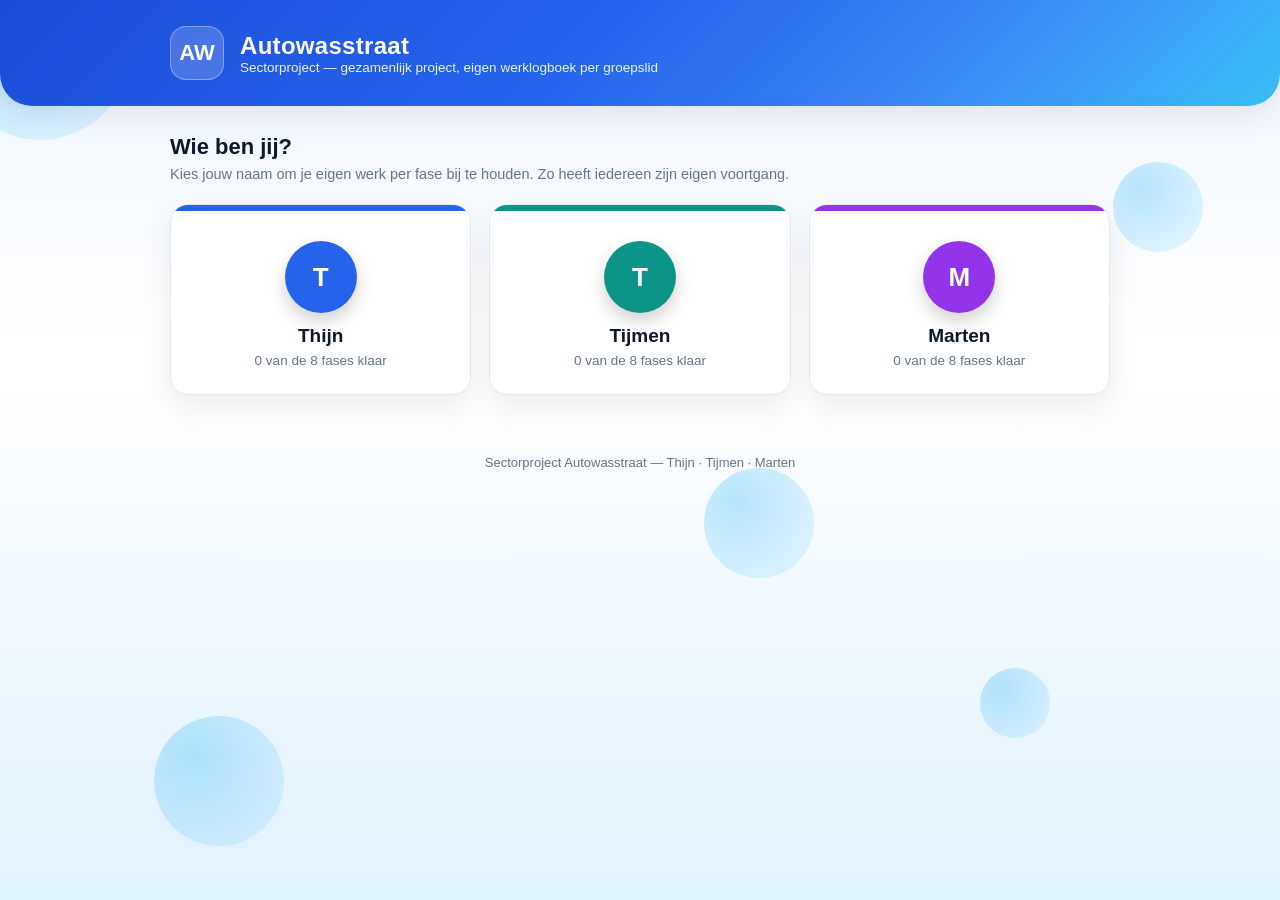
==== index.html @ ce393368 "website basis 1 gemaakt" ====
<!DOCTYPE html>
<html lang="nl">
<head>
<meta charset="UTF-8">
<meta name="viewport" content="width=device-width, initial-scale=1">
<meta name="theme-color" content="#1d4ed8">
<title>Autowasstraat — Sectorproject</title>
<style>
  :root{
    --ink:#0f172a;
    --muted:#64748b;
    --line:#e2e8f0;
    --blue:#2563eb;
    --blue-dark:#1e40af;
    --sky:#38bdf8;
    --card:#ffffff;
    --bg1:#eef6ff;
    --bg2:#e0f2fe;
    --shadow:0 10px 30px rgba(2,6,23,.08);
    --radius:18px;
  }
  *{box-sizing:border-box;margin:0;padding:0}
  html{scroll-behavior:smooth}
  body{
    font-family:-apple-system,BlinkMacSystemFont,"Segoe UI",Roboto,Helvetica,Arial,sans-serif;
    color:var(--ink);
    background:linear-gradient(180deg,var(--bg1) 0%,#fff 40%,var(--bg2) 100%);
    min-height:100vh;
  }
  .wrap{max-width:980px;margin:0 auto;padding:0 20px}
  [hidden]{display:none!important}

  /* ---------- bubbles achtergrond ---------- */
  .bubbles{position:fixed;inset:0;overflow:hidden;pointer-events:none;z-index:0}
  .bubble{position:absolute;border-radius:50%;background:radial-gradient(circle at 30% 30%,rgba(56,189,248,.35),rgba(56,189,248,.08));animation:float 14s ease-in-out infinite}
  .b1{width:180px;height:180px;top:-40px;left:-50px}
  .b2{width:90px;height:90px;top:18%;right:6%;animation-delay:-4s}
  .b3{width:130px;height:130px;bottom:6%;left:12%;animation-delay:-8s}
  .b4{width:70px;height:70px;bottom:18%;right:18%;animation-delay:-2s}
  .b5{width:110px;height:110px;top:52%;left:55%;animation-delay:-6s}
  @keyframes float{0%,100%{transform:translateY(0)}50%{transform:translateY(-26px)}}

  /* ---------- header ---------- */
  .app-header{position:relative;z-index:1;background:linear-gradient(135deg,#1d4ed8 0%,#2563eb 45%,#3b82f6 70%,#38bdf8 100%);color:#fff;border-radius:0 0 32px 32px;box-shadow:var(--shadow)}
  .header-in{display:flex;align-items:center;gap:16px;padding:26px 20px}
  .brand-logo{width:54px;height:54px;border-radius:16px;background:rgba(255,255,255,.18);border:1px solid rgba(255,255,255,.35);display:flex;align-items:center;justify-content:center;font-weight:800;font-size:22px}
  .brand h1{font-size:24px;letter-spacing:.3px}
  .brand p{font-size:13.5px;opacity:.92}

  /* ---------- knoppen ---------- */
  .btn{
    display:inline-flex;align-items:center;gap:8px;justify-content:center;cursor:pointer;border:none;
    font:inherit;font-weight:600;border-radius:12px;padding:11px 18px;transition:transform .12s ease,box-shadow .12s ease,background .12s ease;text-decoration:none;
  }
  .btn:active{transform:translateY(1px)}
  .btn-primary{background:linear-gradient(135deg,var(--blue),var(--sky));color:#fff;box-shadow:0 8px 20px rgba(37,99,235,.35)}
  .btn-primary:hover{box-shadow:0 10px 24px rgba(37,99,235,.45)}
  .btn-soft{background:#eff6ff;color:var(--blue-dark)}
  .btn-soft:hover{background:#dbeafe}
  .btn-ghost{background:transparent;color:var(--muted);border:1px solid var(--line)}
  .btn-ghost:hover{background:#f8fafc}
  .btn-danger{background:#fee2e2;color:#b91c1c}
  .btn-danger:hover{background:#fecaca}
  .btn-sm{padding:7px 12px;font-size:13px;border-radius:10px}
  .btn-lg{padding:13px 24px;font-size:15px}

  /* ---------- secties / kaarten ---------- */
  main{position:relative;z-index:1;padding:28px 0 60px}
  .card{background:var(--card);border:1px solid var(--line);border-radius:var(--radius);box-shadow:var(--shadow);padding:22px}

  .section-title{font-size:22px;margin-bottom:6px}
  .section-sub{color:var(--muted);font-size:14.5px;margin-bottom:22px}

  /* persoonskeuze */
  .person-grid{display:grid;grid-template-columns:repeat(auto-fit,minmax(230px,1fr));gap:18px;margin-top:6px}
  .person-card{background:var(--card);border:1px solid var(--line);border-radius:var(--radius);box-shadow:var(--shadow);padding:26px 22px;cursor:pointer;text-align:center;transition:transform .15s ease,box-shadow .15s ease;position:relative;overflow:hidden}
  .person-card:hover{transform:translateY(-4px);box-shadow:0 18px 40px rgba(2,6,23,.14)}
  .person-card::before{content:"";position:absolute;inset:0 0 auto 0;height:6px;background:var(--c,#2563eb)}
  .avatar{width:72px;height:72px;border-radius:50%;display:flex;align-items:center;justify-content:center;color:#fff;font-size:26px;font-weight:800;margin:10px auto 12px;background:var(--c,#2563eb);box-shadow:0 8px 18px rgba(2,6,23,.18)}
  .avatar-lg{width:58px;height:58px;font-size:21px;background:var(--c,#2563eb)}
  .person-card h3{font-size:19px}
  .person-card .p-hint{color:var(--muted);font-size:13.5px;margin-top:6px}

  /* dashboard */
  .dash-head{display:flex;align-items:center;gap:16px;flex-wrap:wrap;margin-bottom:8px}
  .dash-head h2{font-size:24px}
  .dash-head .chip{margin-top:4px}
  .meta-row{color:var(--muted);font-size:14.5px;margin-bottom:18px}
  .actions-row{display:flex;flex-wrap:wrap;gap:10px;margin-bottom:22px}
  .progress-block{background:#fff;border:1px solid var(--line);border-radius:var(--radius);box-shadow:var(--shadow);padding:18px 22px;margin-bottom:22px}
  .progress-top{display:flex;justify-content:space-between;align-items:baseline;flex-wrap:wrap;gap:6px;margin-bottom:10px}
  .progress-top strong{font-size:16px}
  .progress-top span{color:var(--muted);font-size:14px}
  .bar{height:14px;background:#e2e8f0;border-radius:99px;overflow:hidden}
  .bar .fill{height:100%;border-radius:99px;background:linear-gradient(90deg,var(--blue),var(--sky));transition:width .5s ease}
  .group-card{background:#fff;border:1px solid var(--line);border-radius:var(--radius);box-shadow:var(--shadow);padding:20px 22px;margin-bottom:22px}
  .group-card h4{font-size:15px;margin-bottom:14px;color:var(--ink)}
  .grow{display:flex;align-items:center;gap:12px;margin-bottom:12px}
  .grow:last-child{margin-bottom:0}
  .grow .avatar{width:38px;height:38px;font-size:15px;margin:0}
  .grow .g-name{width:82px;font-weight:700;font-size:14px}
  .grow .bar{flex:1}
  .grow .g-pct{width:44px;text-align:right;font-size:13px;color:var(--muted);font-variant-numeric:tabular-nums}

  /* fase kaarten */
  .phase-grid{display:grid;grid-template-columns:repeat(auto-fill,minmax(280px,1fr));gap:18px}
  .phase-card{background:var(--card);border:1px solid var(--line);border-radius:var(--radius);box-shadow:var(--shadow);padding:20px;display:flex;flex-direction:column;gap:10px;position:relative;overflow:hidden}
  .phase-card::before{content:"";position:absolute;inset:0 auto 0 0;width:6px;background:var(--c,#94a3b8)}
  .phase-top{display:flex;align-items:center;justify-content:space-between;gap:8px}
  .phase-num{width:34px;height:34px;border-radius:10px;background:#f1f5f9;color:var(--blue-dark);display:flex;align-items:center;justify-content:center;font-weight:800;font-size:15px}
  .phase-card h3{font-size:17px;line-height:1.25}
  .phase-card p{color:var(--muted);font-size:13.5px;line-height:1.5}
  .phase-stats{color:var(--muted);font-size:13px}
  .phase-thumbs{display:flex;gap:6px;flex-wrap:wrap}
  .phase-thumbs img{width:52px;height:52px;object-fit:cover;border-radius:10px;border:1px solid var(--line)}
  .phase-card .btn{margin-top:auto}

  /* chips / badges */
  .chip{display:inline-flex;align-items:center;gap:6px;font-size:12.5px;font-weight:700;padding:5px 11px;border-radius:99px}
  .chip::before{content:"";width:7px;height:7px;border-radius:50%;background:currentColor}
  .c-gray{background:#f1f5f9;color:#64748b}
  .c-amber{background:#fef3c7;color:#92400e}
  .c-green{background:#d1fae5;color:#065f46}
  .c-blue{background:#dbeafe;color:#1e40af}
  .c-ok{background:#d1fae5;color:#065f46}
  .c-warn{background:#fef9c3;color:#854d0e}

  /* fase detail */
  .back-link{background:none;border:none;color:var(--blue-dark);font:inherit;font-weight:600;cursor:pointer;padding:4px 0;margin-bottom:14px;display:inline-flex;align-items:center;gap:6px}
  .back-link:hover{text-decoration:underline}
  .phase-head{display:flex;align-items:center;gap:16px;flex-wrap:wrap;margin-bottom:6px}
  .phase-head .phase-num{width:46px;height:46px;font-size:20px;border-radius:14px}
  .phase-head h2{font-size:23px}
  .phase-desc{color:var(--muted);font-size:14.5px;margin-bottom:14px}
  .status-tabs{display:inline-flex;background:#e2e8f0;border-radius:12px;padding:4px;gap:4px;margin-bottom:20px}
  .status-tabs button{border:none;background:transparent;font:inherit;font-weight:600;font-size:13.5px;padding:8px 15px;border-radius:9px;color:var(--muted);cursor:pointer;transition:background .12s ease,color .12s ease}
  .status-tabs button.on{background:#fff;color:var(--ink);box-shadow:0 2px 6px rgba(2,6,23,.12)}

  .entries{display:flex;flex-direction:column;gap:16px;margin-bottom:22px}
  .entry{background:#fff;border:1px solid var(--line);border-radius:16px;box-shadow:var(--shadow);padding:18px 20px}
  .entry-meta{display:flex;justify-content:space-between;align-items:center;gap:10px;flex-wrap:wrap;margin-bottom:10px}
  .entry-date{font-size:13px;font-weight:700;color:var(--blue-dark);background:#eff6ff;padding:5px 10px;border-radius:8px}
  .entry-actions{display:flex;gap:8px}
  .entry-text{white-space:pre-wrap;font-size:14.5px;line-height:1.6;margin-bottom:12px}
  .photo-grid{display:grid;grid-template-columns:repeat(auto-fill,minmax(140px,1fr));gap:10px}
  .photo{position:relative;border-radius:12px;overflow:hidden;border:1px solid var(--line);background:#f1f5f9}
  .photo img{width:100%;height:130px;object-fit:cover;display:block;cursor:pointer}
  .photo figcaption{font-size:11.5px;color:var(--muted);padding:4px 8px;text-align:center}
  .empty-note{background:#f8fafc;border:1px dashed #cbd5e1;border-radius:16px;padding:26px;text-align:center;color:var(--muted);font-size:14px}

  .add-card{background:#fff;border:1px solid var(--line);border-radius:16px;box-shadow:var(--shadow);padding:20px 22px}
  .add-card h4{font-size:16px;margin-bottom:14px}
  .field{margin-bottom:14px}
  .field label{display:block;font-size:13px;font-weight:700;margin-bottom:6px;color:#334155}
  .field input[type=text],.field input[type=date],.field textarea{
    width:100%;padding:11px 13px;border:1px solid #cbd5e1;border-radius:11px;font:inherit;font-size:14px;background:#f8fafc;transition:border-color .12s ease,background .12s ease;
  }
  .field input:focus,.field textarea:focus{outline:none;border-color:var(--blue);background:#fff}
  .field textarea{resize:vertical;min-height:90px}
  .file-btn{display:inline-flex;align-items:center;gap:8px;cursor:pointer;font-size:13.5px;font-weight:600;color:var(--blue-dark);background:#eff6ff;border:1px solid #bfdbfe;border-radius:10px;padding:9px 14px}
  .file-btn:hover{background:#dbeafe}
  .pending-thumbs{display:flex;gap:10px;flex-wrap:wrap;margin-top:12px}
  .pending{position:relative;width:86px;height:86px;border-radius:12px;overflow:hidden;border:1px solid var(--line)}
  .pending img{width:100%;height:100%;object-fit:cover}
  .pending button{position:absolute;top:4px;right:4px;width:22px;height:22px;border:none;border-radius:50%;background:rgba(15,23,42,.7);color:#fff;font-size:12px;cursor:pointer;display:flex;align-items:center;justify-content:center}
  .pending button:hover{background:#b91c1c}
  .form-actions{display:flex;gap:10px;align-items:center;margin-top:16px}
  .form-hint{font-size:12.5px;color:var(--muted);margin-top:10px}

  /* footer */
  footer{position:relative;z-index:1;color:var(--muted);font-size:13px;text-align:center;padding:0 20px 36px}

  /* modal */
  .overlay{position:fixed;inset:0;background:rgba(2,6,23,.55);z-index:50;display:flex;align-items:center;justify-content:center;padding:20px}
  .modal{background:#fff;border-radius:20px;max-width:600px;width:100%;max-height:86vh;overflow:auto;box-shadow:0 30px 80px rgba(2,6,23,.35);padding:26px}
  .modal h3{font-size:19px;margin-bottom:14px}
  .modal ol{margin:8px 0 14px 20px;display:flex;flex-direction:column;gap:10px;color:#1f2937;font-size:14.5px;line-height:1.55}
  .modal .hint{background:#eff6ff;border-left:4px solid var(--blue);border-radius:10px;padding:12px 14px;font-size:13.5px;color:#334155;margin-bottom:14px}
  .modal-actions{display:flex;justify-content:flex-end}
  .lightbox{position:fixed;inset:0;background:rgba(2,6,23,.85);z-index:60;display:flex;align-items:center;justify-content:center;padding:20px;cursor:zoom-out}
  .lightbox img{max-width:100%;max-height:88vh;border-radius:12px;box-shadow:0 20px 60px rgba(0,0,0,.5)}

  @media (max-width:560px){
    .brand h1{font-size:20px}
    .wrap{padding:0 14px}
    .person-grid{grid-template-columns:1fr}
    .phase-grid{grid-template-columns:1fr}
    .grow .g-name{width:64px}
  }
</style>
</head>
<body>

<div class="bubbles" aria-hidden="true">
  <div class="bubble b1"></div><div class="bubble b2"></div><div class="bubble b3"></div><div class="bubble b4"></div><div class="bubble b5"></div>
</div>

<header class="app-header">
  <div class="header-in wrap">
    <div class="brand-logo">AW</div>
    <div class="brand">
      <h1>Autowasstraat</h1>
      <p>Sectorproject — gezamenlijk project, eigen werklogboek per groepslid</p>
    </div>
  </div>
</header>

<main>
  <!-- 1. persoonskeuze -->
  <section id="selView" class="wrap">
    <h2 class="section-title">Wie ben jij?</h2>
    <p class="section-sub">Kies jouw naam om je eigen werk per fase bij te houden. Zo heeft iedereen zijn eigen voortgang.</p>
    <div class="person-grid" id="selGrid"></div>
  </section>

  <!-- 2. dashboard -->
  <section id="dashView" class="wrap" hidden>
    <button class="back-link" data-action="switch">&#8592; Wissel van persoon</button>
    <div class="dash-head">
      <div class="avatar avatar-lg" id="dashAvatar"></div>
      <div>
        <h2 id="dashNaam"></h2>
        <span class="chip c-ok" id="dashChip" hidden>Gepubliceerd</span>
      </div>
    </div>
    <p class="meta-row" id="dashMeta"></p>

    <div class="actions-row">
      <button class="btn btn-primary" data-action="publish">Publiceren</button>
      <button class="btn btn-soft" data-action="import">Importeer bestand</button>
      <button class="btn btn-ghost" data-action="reset-local">Verwijder lokale wijzigingen</button>
      <button class="btn btn-ghost" data-action="help">Hoe werkt dit?</button>
    </div>

    <div class="progress-block">
      <div class="progress-top">
        <strong id="progLabel"></strong>
        <span id="progPct"></span>
      </div>
      <div class="bar"><div class="fill" id="progFill"></div></div>
    </div>

    <div class="group-card">
      <h4>Voortgang van de groep</h4>
      <div id="groupRows"></div>
    </div>

    <h2 class="section-title">De 8 fases</h2>
    <p class="section-sub">Open een fase en zet daarin wat je hebt gedaan, met foto('s).</p>
    <div class="phase-grid" id="phaseGrid"></div>
  </section>

  <!-- 3. fase detail -->
  <section id="phaseView" class="wrap" hidden>
    <button class="back-link" data-action="back-dash">&#8592; Terug naar overzicht</button>
    <div class="phase-head">
      <span class="phase-num" id="pvNum"></span>
      <h2 id="pvNaam"></h2>
    </div>
    <p class="phase-desc" id="pvDesc"></p>
    <div class="status-tabs" id="statusTabs"></div>
    <div class="entries" id="entriesBox"></div>
    <form class="add-card" id="entryForm">
      <h4 id="formTitle">Nieuwe inzending</h4>
      <div class="field">
        <label for="inpDatum">Datum</label>
        <input type="date" id="inpDatum">
      </div>
      <div class="field">
        <label for="inpTekst">Wat heb je gedaan?</label>
        <textarea id="inpTekst" rows="3" placeholder="Beschrijf hier jouw werk binnen deze fase..." required></textarea>
      </div>
      <div class="field">
        <label class="file-btn">Foto('s) toevoegen (optioneel)
          <input type="file" id="inpFoto" accept="image/*" multiple hidden>
        </label>
        <div class="pending-thumbs" id="pendingBox"></div>
      </div>
      <div class="form-actions">
        <button type="submit" class="btn btn-primary btn-lg" id="formSubmit">Inzending opslaan</button>
        <button type="button" class="btn btn-ghost" data-action="cancel-edit" hidden id="btnCancelEdit">Annuleren</button>
      </div>
      <p class="form-hint" id="savingHint"></p>
    </form>
  </section>
</main>

<footer>Sectorproject Autowasstraat — Thijn · Tijmen · Marten</footer>

<!-- help modal -->
<div class="overlay" id="helpModal" hidden>
  <div class="modal">
    <h3>Hoe werkt deze site?</h3>
    <div class="hint">
      De site is gehost op GitHub Pages. Alles wat je invult, sla je op als een
      <strong>JSON-bestand per persoon</strong> in de repo. Zo ziet iedereen elkaars voortgang.
    </div>
    <ol>
      <li><strong>Kies je naam</strong> en open een fase.</li>
      <li><strong>Schrijf wat je hebt gedaan</strong> en voeg eventueel foto's toe. Kan een andere laptop zijn: je werk wordt hier automatisch lokaal bewaard.</li>
      <li>Klaar? Klik <strong>"Publiceren"</strong>. Er wordt een bestand gedownload, bijvoorbeeld <code>thijn.json</code>.</li>
      <li>Ga naar de GitHub-repo en vervang daarmee <code>data/thijn.json</code> (of tijmen/marten).</li>
      <li>Iedereen die de site opent, ziet nu jouw gepubliceerde voortgang.</li>
    </ol>
    <div class="hint">
      Ben je op een andere computer? Klik <strong>"Importeer bestand"</strong> en kies jouw
      gecommitte JSON om verder te werken.
    </div>
    <div class="modal-actions">
      <button class="btn btn-primary" data-action="close-help">Begrepen</button>
    </div>
  </div>
</div>

<!-- lightbox -->
<div class="lightbox" id="lightbox" hidden>
  <img id="lightboxImg" alt="Foto vergroot">
</div>

<input type="file" id="importFile" accept=".json,application/json" hidden>

<script>
(function () {
  'use strict';

  var PERSONEN = [
    { naam: 'Thijn', kleur: '#2563eb' },
    { naam: 'Tijmen', kleur: '#0d9488' },
    { naam: 'Marten', kleur: '#9333ea' }
  ];

  var FASE_META = [
    { id: 1, naam: 'Oriëntatie &amp; Onderzoek', beschr: 'Onderzoek naar autowasstraten, eisen en verwachtingen. Wat moet het worden en voor wie?' },
    { id: 2, naam: 'Plan van Aanpak', beschr: 'Het projectplan: doel, aanpak, planning, taken en rollen van het groepje.' },
    { id: 3, naam: 'Ontwerp', beschr: 'Schetsen en tekeningen: hoe komt de autowasstraat eruit te zien?' },
    { id: 4, naam: 'Prototype', beschr: 'Een eerste werkend prototype of model van de autowasstraat.' },
    { id: 5, naam: 'Realisatie &amp; Bouw', beschr: 'Daadwerkelijk bouwen: materialen, techniek en samenstellen.' },
    { id: 6, naam: 'Testen &amp; Verbeteren', beschr: 'Testen van het prototype en verbeterpunten verwerken.' },
    { id: 7, naam: 'Presentatie', beschr: 'Het project presenteren aan klasgenoten en begeleiders.' },
    { id: 8, naam: 'Evaluatie &amp; Oplevering', beschr: 'Evaluatie van het proces en het eindresultaat. Wat ging goed en wat kan beter?' }
  ];

  var STATUS_LABEL = { 'niet-begonnen': 'Niet begonnen', bezig: 'Bezig', klaar: 'Klaar' };
  var STATUS_COLOR = { 'niet-begonnen': '#94a3b8', bezig: '#f59e0b', klaar: '#10b981' };
  var CHIP_CLASS = { 'niet-begonnen': 'c-gray', bezig: 'c-amber', klaar: 'c-green' };
  var LS_KEY = 'autowasstraat_local_v1';

  /* ---------- helpers ---------- */
  function esc(s) {
    return String(s == null ? '' : s).replace(/[&<>"']/g, function (c) {
      return { '&': '&amp;', '<': '&lt;', '>': '&gt;', '"': '&quot;', "'": '&#39;' }[c];
    });
  }
  function kleurVoor(naam) {
    for (var i = 0; i < PERSONEN.length; i++) if (PERSONEN[i].naam === naam) return PERSONEN[i].kleur;
    return '#2563eb';
  }
  function filenaam(naam) { return naam.toLowerCase(); }
  function todayStr() {
    var d = new Date();
    var mm = String(d.getMonth() + 1).padStart(2, '0');
    var dd = String(d.getDate()).padStart(2, '0');
    return d.getFullYear() + '-' + mm + '-' + dd;
  }
  function fmtD(s) {
    if (!s) return 'Geen datum';
    var parts = String(s).split('-');
    if (parts.length === 3) return parts[2] + '-' + parts[1] + '-' + parts[0];
    return s;
  }
  function countText(n) { return n === 1 ? '1 inzending' : n + ' inzendingen'; }
  function countFoto(n) { return n === 1 ? '1 foto' : n + " foto's"; }

  function emptyPersoon(naam) {
    return {
      naam: naam,
      kleur: kleurVoor(naam),
      fases: FASE_META.map(function (f) {
        return { id: f.id, naam: f.naam.replace(/&amp;/g, '&'), status: 'niet-begonnen', entries: [] };
      })
    };
  }

  function normalize(j) {
    var map = {};
    (j.fases || []).forEach(function (f) { map[f.id] = f; });
    return {
      naam: j.naam,
      kleur: j.kleur || kleurVoor(j.naam),
      fases: FASE_META.map(function (f) {
        var e = map[f.id] || {};
        var status = ['niet-begonnen', 'bezig', 'klaar'].indexOf(e.status) !== -1 ? e.status : 'niet-begonnen';
        var entries = Array.isArray(e.entries) ? e.entries.map(function (en) {
          return {
            datum: en.datum || '',
            tekst: en.tekst || '',
            fotos: Array.isArray(en.fotos) ? en.fotos.filter(function (x) { return typeof x === 'string'; }) : []
          };
        }) : [];
        return { id: f.id, naam: f.naam.replace(/&amp;/g, '&'), status: status, entries: entries };
      })
    };
  }

  /* ---------- state ---------- */
  var repoData = {};
  var localData = {};
  var currentNaam = null;
  var phaseId = null;

  var formDatum = todayStr();
  var formTekst = '';
  var pendingPhotos = [];
  var editingIdx = null;

  function persoonVoor(naam) {
    if (localData[naam]) return localData[naam];
    return repoData[naam] || emptyPersoon(naam);
  }
  function hasLocal(naam) { return !!localData[naam]; }

  function loadLocal() {
    try {
      var raw = localStorage.getItem(LS_KEY);
      localData = raw ? JSON.parse(raw) : {};
    } catch (e) { localData = {}; }
  }
  function saveLocal() {
    try {
      localStorage.setItem(LS_KEY, JSON.stringify(localData));
    } catch (e) {
      alert('Opslaan in deze browser lukt niet (de opslag zit waarschijnlijk vol). Verwijder een paar foto\'s en probeer opnieuw.');
    }
  }
  function persist() {
    localData[currentNaam] = clonePersoon(persoonVoor(currentNaam));
    saveLocal();
  }
  function clonePersoon(p) {
    return JSON.parse(JSON.stringify(p));
  }

  function faseVan(p, id) {
    for (var i = 0; i < p.fases.length; i++) if (p.fases[i].id === id) return p.fases[i];
    return null;
  }
  function countKlaar(p) {
    var n = 0;
    p.fases.forEach(function (f) { if (f.status === 'klaar') n++; });
    return n;
  }

  /* ---------- laden ---------- */
  function loadAll() {
    PERSONEN.forEach(function (p) { repoData[p.naam] = emptyPersoon(p.naam); });
    return Promise.all(PERSONEN.map(function (p) {
      return fetch('data/' + filenaam(p.naam) + '.json', { cache: 'no-store' })
        .then(function (r) { if (!r.ok) throw new Error('niet gevonden'); return r.json(); })
        .then(function (j) { repoData[p.naam] = normalize(j); })
        .catch(function () { /* gebruik de lege startdata */ });
    }));
  }

  /* ---------- render ---------- */
  function showView(id) {
    document.getElementById('selView').hidden = id !== 'sel';
    document.getElementById('dashView').hidden = id !== 'dash';
    document.getElementById('phaseView').hidden = id !== 'phase';
  }

  function initials(naam) { return naam.charAt(0).toUpperCase(); }

  function renderSelect() {
    phaseId = null;
    currentNaam = null;
    showView('sel');
    document.getElementById('selGrid').innerHTML = PERSONEN.map(function (p) {
      var data = persoonVoor(p.naam);
      var klaar = countKlaar(data);
      return '<div class="person-card" data-action="sel-person" data-naam="' + esc(p.naam) +
        '" style="--c:' + esc(p.kleur) + '">' +
        '<div class="avatar" style="background:' + esc(p.kleur) + '">' + initials(p.naam) + '</div>' +
        '<h3>' + esc(p.naam) + '</h3>' +
        '<p class="p-hint">' + klaar + ' van de 8 fases klaar</p>' +
        '</div>';
    }).join('');
  }

  function renderDashboard() {
    showView('dash');
    var p = persoonVoor(currentNaam);
    phaseId = null;

    document.getElementById('dashAvatar').style.background = p.kleur;
    document.getElementById('dashAvatar').textContent = initials(p.naam);
    document.getElementById('dashNaam').textContent = p.naam;

    var chip = document.getElementById('dashChip');
    if (hasLocal(currentNaam)) {
      chip.className = 'chip c-warn';
      chip.textContent = 'Lokaal bewerkt — nog publiceren';
      chip.hidden = false;
    } else {
      chip.className = 'chip c-ok';
      chip.textContent = 'Gepubliceerd';
      chip.hidden = typeof repoData[currentNaam] === 'undefined';
    }

    var nEntries = 0, nFoto = 0;
    p.fases.forEach(function (f) { nEntries += f.entries.length; f.entries.forEach(function (e) { nFoto += e.fotos.length; }); });
    document.getElementById('dashMeta').innerHTML = 'Je hebt <strong>' + nEntries + '</strong> ' +
      (nEntries === 1 ? 'inzending' : 'inzendingen') + ' met in totaal <strong>' + nFoto + '</strong> ' +
      (nFoto === 1 ? 'foto' : 'foto\'s') + ' geplaatst.';

    var klaar = countKlaar(p);
    var pct = Math.round((klaar / 8) * 100);
    document.getElementById('progLabel').textContent = 'Jouw voortgang';
    document.getElementById('progPct').textContent = klaar + ' / 8 fases klaar (' + pct + '%)';
    document.getElementById('progFill').style.width = pct + '%';

    document.getElementById('groupRows').innerHTML = PERSONEN.map(function (pp) {
      var d = persoonVoor(pp.naam);
      var k = countKlaar(d);
      var pc = Math.round((k / 8) * 100);
      return '<div class="grow">' +
        '<div class="avatar" style="background:' + esc(pp.kleur) + '">' + initials(pp.naam) + '</div>' +
        '<span class="g-name">' + esc(pp.naam) + '</span>' +
        '<div class="bar"><div class="fill" style="width:' + pc + '%;background:linear-gradient(90deg,' + esc(pp.kleur) + ',' + esc(pp.kleur) + 'cc)"></div></div>' +
        '<span class="g-pct">' + k + '/8</span>' +
        '</div>';
    }).join('');

    document.getElementById('phaseGrid').innerHTML = p.fases.map(function (f) {
      var nE = f.entries.length;
      var nF = 0;
      f.entries.forEach(function (e) { nF += e.fotos.length; });
      var thumbs = [];
      for (var i = 0; i < f.entries.length && thumbs.length < 3; i++) {
        f.entries[i].fotos.forEach(function (src) {
          if (thumbs.length < 3) thumbs.push(src);
        });
      }
      return '<div class="phase-card" style="--c:' + esc(STATUS_COLOR[f.status]) + '">' +
        '<div class="phase-top">' +
        '<span class="phase-num">' + f.id + '</span>' +
        '<span class="chip ' + CHIP_CLASS[f.status] + '">' + esc(STATUS_LABEL[f.status]) + '</span>' +
        '</div>' +
        '<h3>' + esc(f.naam) + '</h3>' +
        '<p>' + esc(beschrVan(f.id)) + '</p>' +
        '<span class="phase-stats">' + countText(nE) + ' &middot; ' + countFoto(nF) + '</span>' +
        (thumbs.length ? '<div class="phase-thumbs">' + thumbs.map(function (s) {
          return '<img src="' + s + '" alt="Foto bij ' + esc(f.naam) + '">';
        }).join('') + '</div>' : '') +
        '<button class="btn btn-soft" data-action="open-phase" data-id="' + f.id + '">Bekijk &amp; vullen</button>' +
        '</div>';
    }).join('');
  }

  function beschrVan(id) {
    for (var i = 0; i < FASE_META.length; i++) if (FASE_META[i].id === id) return FASE_META[i].beschr;
    return '';
  }

  function renderPhase() {
    showView('phase');
    var p = persoonVoor(currentNaam);
    var f = faseVan(p, phaseId);

    document.getElementById('pvNum').textContent = f.id;
    document.getElementById('pvNaam').textContent = f.naam;
    document.getElementById('pvDesc').textContent = beschrVan(f.id);

    document.getElementById('statusTabs').innerHTML = ['niet-begonnen', 'bezig', 'klaar'].map(function (s) {
      return '<button data-action="status" data-val="' + s + '" class="' + (f.status === s ? 'on' : '') + '">' +
        STATUS_LABEL[s] + '</button>';
    }).join('');

    var box = document.getElementById('entriesBox');
    if (!f.entries.length) {
      box.innerHTML = '<div class="empty-note">Nog geen werk geplaatst in deze fase. Voeg hieronder je eerste inzending toe.</div>';
    } else {
      box.innerHTML = f.entries.map(function (e, i) {
        var fotos = e.fotos.length ? '<div class="photo-grid">' + e.fotos.map(function (src) {
          return '<figure class="photo"><img src="' + src + '" alt="Foto bij inzending" data-action="show-photo" data-src="' + src + '"><figcaption>Foto</figcaption></figure>';
        }).join('') + '</div>' : '';
        return '<div class="entry">' +
          '<div class="entry-meta">' +
          '<span class="entry-date">' + esc(fmtD(e.datum)) + '</span>' +
          '<span class="entry-actions">' +
          '<button class="btn btn-ghost btn-sm" data-action="edit-entry" data-idx="' + i + '">Bewerken</button>' +
          '<button class="btn btn-danger btn-sm" data-action="del-entry" data-idx="' + i + '">Verwijderen</button>' +
          '</span></div>' +
          '<p class="entry-text">' + esc(e.tekst) + '</p>' +
          fotos +
          '</div>';
      }).join('');
    }

    var form = document.getElementById('entryForm');
    document.getElementById('formTitle').textContent = editingIdx === null ? 'Nieuwe inzending' : 'Inzending bewerken';
    document.getElementById('formSubmit').textContent = editingIdx === null ? 'Inzending opslaan' : 'Wijzigingen opslaan';
    document.getElementById('btnCancelEdit').hidden = editingIdx === null;
    document.getElementById('inpDatum').value = formDatum;
    document.getElementById('inpTekst').value = formTekst;
    renderPending();
  }

  function renderPending() {
    document.getElementById('pendingBox').innerHTML = pendingPhotos.map(function (src, i) {
      return '<div class="pending"><img src="' + src + '" alt="Voorbeeld foto"><button type="button" data-action="del-pending" data-idx="' + i + '" title="Verwijder foto">&times;</button></div>';
    }).join('');
  }

  /* ---------- foto's ---------- */
  function resizeImage(file) {
    return new Promise(function (resolve, reject) {
      var reader = new FileReader();
      reader.onload = function (e) {
        var img = new Image();
        img.onload = function () {
          var maxW = 900;
          var scale = Math.min(1, maxW / img.width);
          var canvas = document.createElement('canvas');
          canvas.width = Math.round(img.width * scale);
          canvas.height = Math.round(img.height * scale);
          var ctx = canvas.getContext('2d');
          ctx.drawImage(img, 0, 0, canvas.width, canvas.height);
          resolve(canvas.toDataURL('image/jpeg', 0.78));
        };
        img.onerror = reject;
        img.src = e.target.result;
      };
      reader.onerror = reject;
      reader.readAsDataURL(file);
    });
  }

  /* ---------- acties ---------- */
  function doAction(action, dataset) {
    if (action === 'sel-person') {
      currentNaam = dataset.naam;
      renderDashboard();
    } else if (action === 'switch') {
      renderSelect();
    } else if (action === 'open-phase') {
      phaseId = parseInt(dataset.id, 10);
      resetForm();
      renderPhase();
    } else if (action === 'back-dash') {
      renderDashboard();
    } else if (action === 'status') {
      var f = faseVan(persoonVoor(currentNaam), phaseId);
      f.status = dataset.val;
      persist();
      renderPhase();
    } else if (action === 'edit-entry') {
      var f2 = faseVan(persoonVoor(currentNaam), phaseId);
      var e = f2.entries[parseInt(dataset.idx, 10)];
      editingIdx = parseInt(dataset.idx, 10);
      formDatum = e.datum || todayStr();
      formTekst = e.tekst;
      pendingPhotos = e.fotos.slice();
      renderPhase();
      document.getElementById('entryForm').scrollIntoView({ behavior: 'smooth', block: 'center' });
    } else if (action === 'del-entry') {
      var f3 = faseVan(persoonVoor(currentNaam), phaseId);
      if (confirm('Deze inzending verwijderen?')) {
        f3.entries.splice(parseInt(dataset.idx, 10), 1);
        persist();
        renderPhase();
      }
    } else if (action === 'del-pending') {
      pendingPhotos.splice(parseInt(dataset.idx, 10), 1);
      renderPending();
    } else if (action === 'publish') {
      var data = JSON.stringify(persoonVoor(currentNaam), null, 2);
      var blob = new Blob([data], { type: 'application/json' });
      var a = document.createElement('a');
      a.href = URL.createObjectURL(blob);
      a.download = filenaam(currentNaam) + '.json';
      document.body.appendChild(a);
      a.click();
      document.body.removeChild(a);
      URL.revokeObjectURL(a.href);
    } else if (action === 'import') {
      document.getElementById('importFile').click();
    } else if (action === 'reset-local') {
      if (confirm('Alle lokale wijzigingen van ' + currentNaam + ' verwijderen? Daarna wordt de gepubliceerde versie uit de repo geladen.')) {
        delete localData[currentNaam];
        saveLocal();
        renderDashboard();
      }
    } else if (action === 'cancel-edit') {
      resetForm();
      renderPhase();
    } else if (action === 'help') {
      document.getElementById('helpModal').hidden = false;
    } else if (action === 'close-help') {
      document.getElementById('helpModal').hidden = true;
    } else if (action === 'show-photo') {
      document.getElementById('lightboxImg').src = dataset.src;
      document.getElementById('lightbox').hidden = false;
    }
  }

  function resetForm() {
    editingIdx = null;
    formDatum = todayStr();
    formTekst = '';
    pendingPhotos = [];
  }

  function submitEntry(e) {
    e.preventDefault();
    var tekst = document.getElementById('inpTekst').value.trim();
    if (!tekst) { alert('Vul eerst in wat je hebt gedaan.'); return; }
    var p = persoonVoor(currentNaam);
    var f = faseVan(p, phaseId);
    var entry = { datum: formDatum, tekst: tekst, fotos: pendingPhotos.slice() };
    if (editingIdx !== null) {
      f.entries[editingIdx] = entry;
    } else {
      f.entries.unshift(entry);
    }
    persist();
    resetForm();
    renderPhase();
  }

  /* ---------- events ---------- */
  document.addEventListener('click', function (ev) {
    var t = ev.target.closest('[data-action]');
    if (!t) return;
    doAction(t.getAttribute('data-action'), t.dataset);
  });

  document.getElementById('entryForm').addEventListener('submit', submitEntry);

  document.getElementById('inpDatum').addEventListener('input', function () { formDatum = this.value; });
  document.getElementById('inpTekst').addEventListener('input', function () { formTekst = this.value; });

  document.getElementById('inpFoto').addEventListener('change', function () {
    var files = Array.prototype.slice.call(this.files);
    this.value = '';
    var hint = document.getElementById('savingHint');
    if (!files.length) return;
    hint.textContent = 'Foto\'s worden verkleind en klaargezet...';
    var proms = files.map(function (file) { return resizeImage(file).catch(function () { return null; }); });
    Promise.all(proms).then(function (results) {
      results.forEach(function (src) { if (src) pendingPhotos.push(src); });
      hint.textContent = '';
      renderPending();
    });
  });

  document.getElementById('importFile').addEventListener('change', function () {
    var file = this.files[0];
    this.value = '';
    if (!file) return;
    var reader = new FileReader();
    reader.onload = function (ev) {
      try {
        var j = JSON.parse(ev.target.result);
        var match = null;
        PERSONEN.forEach(function (p) { if (p.naam === (j.naam || '')) match = p.naam; });
        if (!match) { alert('Dit bestand hoort niet bij een geldige persoon (naam niet gevonden).'); return; }
        localData[match] = normalize(j);
        saveLocal();
        currentNaam = match;
        resetForm();
        renderDashboard();
        alert('Werk van ' + match + ' geïmporteerd en lokaal opgeslagen. Vergeet niet te publiceren zodra je klaar bent.');
      } catch (err) {
        alert('Kan dit bestand niet lezen. Is het wel een geldig JSON-bestand van deze site?');
      }
    };
    reader.readAsText(file);
  });

  document.getElementById('lightbox').addEventListener('click', function () {
    this.hidden = true;
    document.getElementById('lightboxImg').src = '';
  });

  /* ---------- init ---------- */
  loadLocal();
  loadAll().then(function () {
    renderSelect();
  });
})();
</script>
</body>
</html>
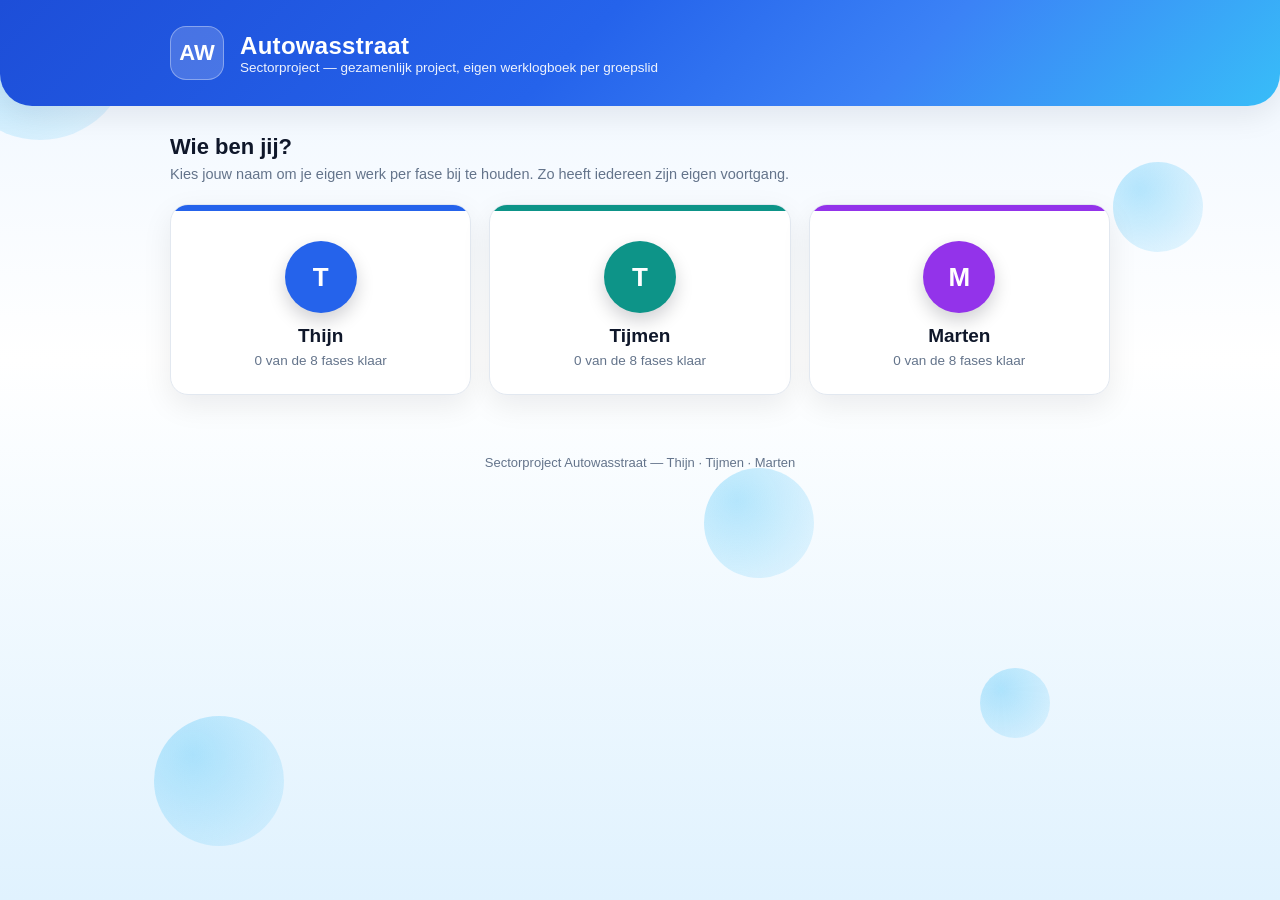
==== commit 56de39c5: "Update index.html PDF teogevoegd" ====
--- a/index.html
+++ b/index.html
@@ -146,6 +146,13 @@
   .photo{position:relative;border-radius:12px;overflow:hidden;border:1px solid var(--line);background:#f1f5f9}
   .photo img{width:100%;height:130px;object-fit:cover;display:block;cursor:pointer}
   .photo figcaption{font-size:11.5px;color:var(--muted);padding:4px 8px;text-align:center}
+  .pdf-list{display:flex;flex-direction:column;gap:8px;margin-top:12px}
+  .pdf-card{display:flex;align-items:center;gap:11px;background:#f8fafc;border:1px solid var(--line);border-radius:12px;padding:9px 12px}
+  .pdf-ico{flex:0 0 auto;width:32px;height:36px;border-radius:6px;background:#dc2626;color:#fff;font-size:9.5px;font-weight:800;letter-spacing:.4px;display:flex;align-items:center;justify-content:center}
+  .pdf-info{min-width:0}
+  .pdf-naam{display:block;font-size:13.5px;font-weight:600;overflow:hidden;text-overflow:ellipsis;white-space:nowrap}
+  .pdf-sub{display:block;font-size:11.5px;color:var(--muted)}
+  .pdf-acties{margin-left:auto;display:flex;gap:6px;flex-shrink:0}
   .empty-note{background:#f8fafc;border:1px dashed #cbd5e1;border-radius:16px;padding:26px;text-align:center;color:var(--muted);font-size:14px}
 
   .add-card{background:#fff;border:1px solid var(--line);border-radius:16px;box-shadow:var(--shadow);padding:20px 22px}
@@ -159,11 +166,15 @@
   .field textarea{resize:vertical;min-height:90px}
   .file-btn{display:inline-flex;align-items:center;gap:8px;cursor:pointer;font-size:13.5px;font-weight:600;color:var(--blue-dark);background:#eff6ff;border:1px solid #bfdbfe;border-radius:10px;padding:9px 14px}
   .file-btn:hover{background:#dbeafe}
+  .file-row{display:flex;gap:10px;flex-wrap:wrap}
+  .file-row .file-btn{display:inline-flex;margin-bottom:0}
   .pending-thumbs{display:flex;gap:10px;flex-wrap:wrap;margin-top:12px}
   .pending{position:relative;width:86px;height:86px;border-radius:12px;overflow:hidden;border:1px solid var(--line)}
   .pending img{width:100%;height:100%;object-fit:cover}
-  .pending button{position:absolute;top:4px;right:4px;width:22px;height:22px;border:none;border-radius:50%;background:rgba(15,23,42,.7);color:#fff;font-size:12px;cursor:pointer;display:flex;align-items:center;justify-content:center}
-  .pending button:hover{background:#b91c1c}
+  .pending-pdf{position:relative;display:flex;align-items:center;gap:9px;padding:9px 32px 9px 11px;background:#eff6ff;border:1px solid #bfdbfe;border-radius:12px;max-width:100%}
+  .pending-pdf .pdf-naam{max-width:200px}
+  .pending button,.pending-pdf button{position:absolute;top:4px;right:4px;width:22px;height:22px;border:none;border-radius:50%;background:rgba(15,23,42,.7);color:#fff;font-size:12px;cursor:pointer;display:flex;align-items:center;justify-content:center}
+  .pending button:hover,.pending-pdf button:hover{background:#b91c1c}
   .form-actions{display:flex;gap:10px;align-items:center;margin-top:16px}
   .form-hint{font-size:12.5px;color:var(--muted);margin-top:10px}
 
@@ -246,7 +257,7 @@
     </div>
 
     <h2 class="section-title">De 8 fases</h2>
-    <p class="section-sub">Open een fase en zet daarin wat je hebt gedaan, met foto('s).</p>
+    <p class="section-sub">Open een fase en zet daarin wat je hebt gedaan, met foto('s) en pdf('s).</p>
     <div class="phase-grid" id="phaseGrid"></div>
   </section>
 
@@ -271,10 +282,16 @@
         <textarea id="inpTekst" rows="3" placeholder="Beschrijf hier jouw werk binnen deze fase..." required></textarea>
       </div>
       <div class="field">
-        <label class="file-btn">Foto('s) toevoegen (optioneel)
-          <input type="file" id="inpFoto" accept="image/*" multiple hidden>
-        </label>
+        <div class="file-row">
+          <label class="file-btn">Foto('s) toevoegen (optioneel)
+            <input type="file" id="inpFoto" accept="image/*" multiple hidden>
+          </label>
+          <label class="file-btn">PDF('s) toevoegen (optioneel)
+            <input type="file" id="inpPdf" accept=".pdf,application/pdf" multiple hidden>
+          </label>
+        </div>
         <div class="pending-thumbs" id="pendingBox"></div>
+        <p class="form-hint">Foto's worden automatisch verkleind. Een PDF mag maximaal 2&nbsp;MB groot zijn.</p>
       </div>
       <div class="form-actions">
         <button type="submit" class="btn btn-primary btn-lg" id="formSubmit">Inzending opslaan</button>
@@ -297,7 +314,7 @@
     </div>
     <ol>
       <li><strong>Kies je naam</strong> en open een fase.</li>
-      <li><strong>Schrijf wat je hebt gedaan</strong> en voeg eventueel foto's toe. Kan een andere laptop zijn: je werk wordt hier automatisch lokaal bewaard.</li>
+      <li><strong>Schrijf wat je hebt gedaan</strong> en voeg eventueel foto's en/of pdf's toe (een pdf mag maximaal 2&nbsp;MB zijn). Kan een andere laptop zijn: je werk wordt hier automatisch lokaal bewaard.</li>
       <li>Klaar? Klik <strong>"Publiceren"</strong>. Er wordt een bestand gedownload, bijvoorbeeld <code>thijn.json</code>.</li>
       <li>Ga naar de GitHub-repo en vervang daarmee <code>data/thijn.json</code> (of tijmen/marten).</li>
       <li>Iedereen die de site opent, ziet nu jouw gepubliceerde voortgang.</li>
@@ -370,6 +387,16 @@
   }
   function countText(n) { return n === 1 ? '1 inzending' : n + ' inzendingen'; }
   function countFoto(n) { return n === 1 ? '1 foto' : n + " foto's"; }
+  function countPdf(n) { return n === 1 ? '1 pdf' : n + " pdf's"; }
+
+  function safePdfNaam(naam) {
+    var n = String(naam || '').split(/[\\/]/).pop().trim();
+    if (!n) n = 'document.pdf';
+    if (!/\.pdf$/i.test(n)) n += '.pdf';
+    return n;
+  }
+  function isPdfData(s) { return typeof s === 'string' && s.indexOf('data:application/pdf') === 0; }
+  function pdfsVan(e) { return Array.isArray(e.pdfs) ? e.pdfs : []; }
 
   function emptyPersoon(naam) {
     return {
@@ -394,7 +421,12 @@
           return {
             datum: en.datum || '',
             tekst: en.tekst || '',
-            fotos: Array.isArray(en.fotos) ? en.fotos.filter(function (x) { return typeof x === 'string'; }) : []
+            fotos: Array.isArray(en.fotos) ? en.fotos.filter(function (x) {
+              return typeof x === 'string' && x.indexOf('data:image/') === 0;
+            }) : [],
+            pdfs: Array.isArray(en.pdfs) ? en.pdfs.filter(function (x) {
+              return x && typeof x === 'object' && isPdfData(x.data);
+            }).map(function (x) { return { naam: safePdfNaam(x.naam), data: x.data }; }) : []
           };
         }) : [];
         return { id: f.id, naam: f.naam.replace(/&amp;/g, '&'), status: status, entries: entries };
@@ -411,6 +443,7 @@
   var formDatum = todayStr();
   var formTekst = '';
   var pendingPhotos = [];
+  var pendingPdfs = [];
   var editingIdx = null;
 
   function persoonVoor(naam) {
@@ -423,13 +456,19 @@
     try {
       var raw = localStorage.getItem(LS_KEY);
       localData = raw ? JSON.parse(raw) : {};
+      if (!localData || typeof localData !== 'object') localData = {};
+      Object.keys(localData).forEach(function (k) {
+        var bekend = PERSONEN.some(function (pp) { return pp.naam === k; });
+        if (bekend && localData[k] && typeof localData[k] === 'object') localData[k] = normalize(localData[k]);
+        else delete localData[k];
+      });
     } catch (e) { localData = {}; }
   }
   function saveLocal() {
     try {
       localStorage.setItem(LS_KEY, JSON.stringify(localData));
     } catch (e) {
-      alert('Opslaan in deze browser lukt niet (de opslag zit waarschijnlijk vol). Verwijder een paar foto\'s en probeer opnieuw.');
+      alert('Opslaan in deze browser lukt niet (de opslag zit waarschijnlijk vol). Verwijder een paar foto\'s of pdf\'s en probeer opnieuw.');
     }
   }
   function persist() {
@@ -506,11 +545,14 @@
       chip.hidden = typeof repoData[currentNaam] === 'undefined';
     }
 
-    var nEntries = 0, nFoto = 0;
-    p.fases.forEach(function (f) { nEntries += f.entries.length; f.entries.forEach(function (e) { nFoto += e.fotos.length; }); });
+    var nEntries = 0, nFoto = 0, nPdf = 0;
+    p.fases.forEach(function (f) {
+      nEntries += f.entries.length;
+      f.entries.forEach(function (e) { nFoto += e.fotos.length; nPdf += pdfsVan(e).length; });
+    });
     document.getElementById('dashMeta').innerHTML = 'Je hebt <strong>' + nEntries + '</strong> ' +
       (nEntries === 1 ? 'inzending' : 'inzendingen') + ' met in totaal <strong>' + nFoto + '</strong> ' +
-      (nFoto === 1 ? 'foto' : 'foto\'s') + ' geplaatst.';
+      (nFoto === 1 ? 'foto' : 'foto\'s') + (nPdf ? ' en <strong>' + nPdf + '</strong> ' + countPdf(nPdf) : '') + ' geplaatst.';
 
     var klaar = countKlaar(p);
     var pct = Math.round((klaar / 8) * 100);
@@ -532,8 +574,8 @@
 
     document.getElementById('phaseGrid').innerHTML = p.fases.map(function (f) {
       var nE = f.entries.length;
-      var nF = 0;
-      f.entries.forEach(function (e) { nF += e.fotos.length; });
+      var nF = 0, nP = 0;
+      f.entries.forEach(function (e) { nF += e.fotos.length; nP += pdfsVan(e).length; });
       var thumbs = [];
       for (var i = 0; i < f.entries.length && thumbs.length < 3; i++) {
         f.entries[i].fotos.forEach(function (src) {
@@ -547,7 +589,7 @@
         '</div>' +
         '<h3>' + esc(f.naam) + '</h3>' +
         '<p>' + esc(beschrVan(f.id)) + '</p>' +
-        '<span class="phase-stats">' + countText(nE) + ' &middot; ' + countFoto(nF) + '</span>' +
+        '<span class="phase-stats">' + countText(nE) + ' &middot; ' + countFoto(nF) + (nP ? ' &middot; ' + countPdf(nP) : '') + '</span>' +
         (thumbs.length ? '<div class="phase-thumbs">' + thumbs.map(function (s) {
           return '<img src="' + s + '" alt="Foto bij ' + esc(f.naam) + '">';
         }).join('') + '</div>' : '') +
@@ -582,6 +624,17 @@
       box.innerHTML = f.entries.map(function (e, i) {
         var fotos = e.fotos.length ? '<div class="photo-grid">' + e.fotos.map(function (src) {
           return '<figure class="photo"><img src="' + src + '" alt="Foto bij inzending" data-action="show-photo" data-src="' + src + '"><figcaption>Foto</figcaption></figure>';
+        }).join('') + '</div>' : '';
+        var entrPdfs = pdfsVan(e);
+        var pdfs = entrPdfs.length ? '<div class="pdf-list">' + entrPdfs.map(function (d, di) {
+          return '<div class="pdf-card">' +
+            '<span class="pdf-ico">PDF</span>' +
+            '<span class="pdf-info"><span class="pdf-naam" title="' + esc(d.naam) + '">' + esc(d.naam) + '</span>' +
+            '<span class="pdf-sub">' + pdfSize(d.data) + '</span></span>' +
+            '<span class="pdf-acties">' +
+            '<button class="btn btn-soft btn-sm" data-action="open-pdf" data-idx="' + i + '" data-pdf="' + di + '">Openen</button>' +
+            '<button class="btn btn-ghost btn-sm" data-action="dl-pdf" data-idx="' + i + '" data-pdf="' + di + '">Downloaden</button>' +
+            '</span></div>';
         }).join('') + '</div>' : '';
         return '<div class="entry">' +
           '<div class="entry-meta">' +
@@ -592,6 +645,7 @@
           '</span></div>' +
           '<p class="entry-text">' + esc(e.tekst) + '</p>' +
           fotos +
+          pdfs +
           '</div>';
       }).join('');
     }
@@ -606,9 +660,17 @@
   }
 
   function renderPending() {
-    document.getElementById('pendingBox').innerHTML = pendingPhotos.map(function (src, i) {
-      return '<div class="pending"><img src="' + src + '" alt="Voorbeeld foto"><button type="button" data-action="del-pending" data-idx="' + i + '" title="Verwijder foto">&times;</button></div>';
+    var html = pendingPhotos.map(function (src, i) {
+      return '<div class="pending"><img src="' + src + '" alt="Voorbeeld foto">' +
+        '<button type="button" data-action="del-pending" data-tipe="foto" data-idx="' + i + '" title="Verwijder foto">&times;</button></div>';
     }).join('');
+    html += pendingPdfs.map(function (d, i) {
+      return '<div class="pending-pdf">' +
+        '<span class="pdf-ico">PDF</span>' +
+        '<span class="pdf-naam" title="' + esc(d.naam) + '">' + esc(d.naam) + '</span>' +
+        '<button type="button" data-action="del-pending" data-tipe="pdf" data-idx="' + i + '" title="Verwijder pdf">&times;</button></div>';
+    }).join('');
+    document.getElementById('pendingBox').innerHTML = html;
   }
 
   /* ---------- foto's ---------- */
@@ -633,6 +695,57 @@
       reader.onerror = reject;
       reader.readAsDataURL(file);
     });
+  }
+
+  /* ---------- pdf's ---------- */
+  var PDF_MAX = 2 * 1024 * 1024;
+
+  function bufNaarBase64(buf) {
+    var bin = '';
+    var CHUNK = 0x8000;
+    for (var i = 0; i < buf.length; i += CHUNK) {
+      bin += String.fromCharCode.apply(null, buf.subarray(i, i + CHUNK));
+    }
+    return btoa(bin);
+  }
+
+  function leesPdf(file) {
+    return new Promise(function (resolve, reject) {
+      var lijktPdf = file.type === 'application/pdf' || /\.pdf$/i.test(file.name || '');
+      if (!lijktPdf) { reject(new Error('Alleen PDF-bestanden zijn toegestaan.')); return; }
+      if (file.size > PDF_MAX) { reject(new Error('"' + file.name + '" is groter dan 2 MB.')); return; }
+      var reader = new FileReader();
+      reader.onload = function (ev) {
+        var buf = new Uint8Array(ev.target.result);
+        var isPdf = buf.length > 4 && buf[0] === 0x25 && buf[1] === 0x50 && buf[2] === 0x44 && buf[3] === 0x46;
+        if (!isPdf) { reject(new Error('"' + file.name + '" is geen geldig PDF-bestand.')); return; }
+        resolve({ naam: safePdfNaam(file.name), data: 'data:application/pdf;base64,' + bufNaarBase64(buf) });
+      };
+      reader.onerror = function () { reject(new Error('Kan "' + file.name + '" niet lezen.')); };
+      reader.readAsArrayBuffer(file);
+    });
+  }
+
+  function pdfSize(dataUrl) {
+    var i = String(dataUrl).indexOf('base64,');
+    if (i === -1) return 'Pdf';
+    var bytes = Math.floor((String(dataUrl).length - i - 7) * 0.75);
+    if (bytes < 1024) return bytes + ' B';
+    if (bytes < 1024 * 1024) return Math.round(bytes / 1024) + ' KB';
+    return (bytes / (1024 * 1024)).toFixed(1) + ' MB';
+  }
+
+  function pdfBlob(d) {
+    var bin = atob(d.data.slice(d.data.indexOf('base64,') + 7));
+    var arr = new Uint8Array(bin.length);
+    for (var i = 0; i < bin.length; i++) arr[i] = bin.charCodeAt(i);
+    return new Blob([arr], { type: 'application/pdf' });
+  }
+
+  function vindPdf(dataset) {
+    var f = faseVan(persoonVoor(currentNaam), phaseId);
+    var e = f && f.entries[parseInt(dataset.idx, 10)];
+    return e ? pdfsVan(e)[parseInt(dataset.pdf, 10)] : null;
   }
 
   /* ---------- acties ---------- */
@@ -660,6 +773,7 @@
       formDatum = e.datum || todayStr();
       formTekst = e.tekst;
       pendingPhotos = e.fotos.slice();
+      pendingPdfs = pdfsVan(e).slice();
       renderPhase();
       document.getElementById('entryForm').scrollIntoView({ behavior: 'smooth', block: 'center' });
     } else if (action === 'del-entry') {
@@ -670,8 +784,28 @@
         renderPhase();
       }
     } else if (action === 'del-pending') {
-      pendingPhotos.splice(parseInt(dataset.idx, 10), 1);
+      var lijst = dataset.tipe === 'pdf' ? pendingPdfs : pendingPhotos;
+      lijst.splice(parseInt(dataset.idx, 10), 1);
       renderPending();
+    } else if (action === 'open-pdf') {
+      var d1 = vindPdf(dataset);
+      if (d1) {
+        var url1 = URL.createObjectURL(pdfBlob(d1));
+        window.open(url1, '_blank');
+        setTimeout(function () { URL.revokeObjectURL(url1); }, 60000);
+      }
+    } else if (action === 'dl-pdf') {
+      var d2 = vindPdf(dataset);
+      if (d2) {
+        var url2 = URL.createObjectURL(pdfBlob(d2));
+        var a2 = document.createElement('a');
+        a2.href = url2;
+        a2.download = d2.naam;
+        document.body.appendChild(a2);
+        a2.click();
+        document.body.removeChild(a2);
+        setTimeout(function () { URL.revokeObjectURL(url2); }, 1000);
+      }
     } else if (action === 'publish') {
       var data = JSON.stringify(persoonVoor(currentNaam), null, 2);
       var blob = new Blob([data], { type: 'application/json' });
@@ -708,6 +842,7 @@
     formDatum = todayStr();
     formTekst = '';
     pendingPhotos = [];
+    pendingPdfs = [];
   }
 
   function submitEntry(e) {
@@ -716,7 +851,7 @@
     if (!tekst) { alert('Vul eerst in wat je hebt gedaan.'); return; }
     var p = persoonVoor(currentNaam);
     var f = faseVan(p, phaseId);
-    var entry = { datum: formDatum, tekst: tekst, fotos: pendingPhotos.slice() };
+    var entry = { datum: formDatum, tekst: tekst, fotos: pendingPhotos.slice(), pdfs: pendingPdfs.slice() };
     if (editingIdx !== null) {
       f.entries[editingIdx] = entry;
     } else {
@@ -745,10 +880,26 @@
     var hint = document.getElementById('savingHint');
     if (!files.length) return;
     hint.textContent = 'Foto\'s worden verkleind en klaargezet...';
-    var proms = files.map(function (file) { return resizeImage(file).catch(function () { return null; }); });
-    Promise.all(proms).then(function (results) {
-      results.forEach(function (src) { if (src) pendingPhotos.push(src); });
-      hint.textContent = '';
+    var proms = files.map(function (file) { return resizeImage(file); });
+    Promise.all(proms.map(function (p) { return p.catch(function () { return null; }); })).then(function (results) {
+      var fout = 0;
+      results.forEach(function (src) { if (src) pendingPhotos.push(src); else fout++; });
+      hint.textContent = fout ? fout + ' van de ' + files.length + ' foto\'s kon niet worden verwerkt en is overgeslagen.' : '';
+      renderPending();
+    });
+  });
+
+  document.getElementById('inpPdf').addEventListener('change', function () {
+    var files = Array.prototype.slice.call(this.files);
+    this.value = '';
+    var hint = document.getElementById('savingHint');
+    if (!files.length) return;
+    hint.textContent = 'Pdf\'s worden gecontroleerd en klaargezet...';
+    Promise.all(files.map(function (file) {
+      return leesPdf(file).then(function (d) { pendingPdfs.push(d); return null; }, function (err) { return err; });
+    })).then(function (fouten) {
+      var fout = fouten.filter(Boolean);
+      hint.textContent = fout.length ? fout[0].message + (fout.length > 1 ? ' (' + fout.length + ' bestanden overgeslagen)' : '') : '';
       renderPending();
     });
   });
